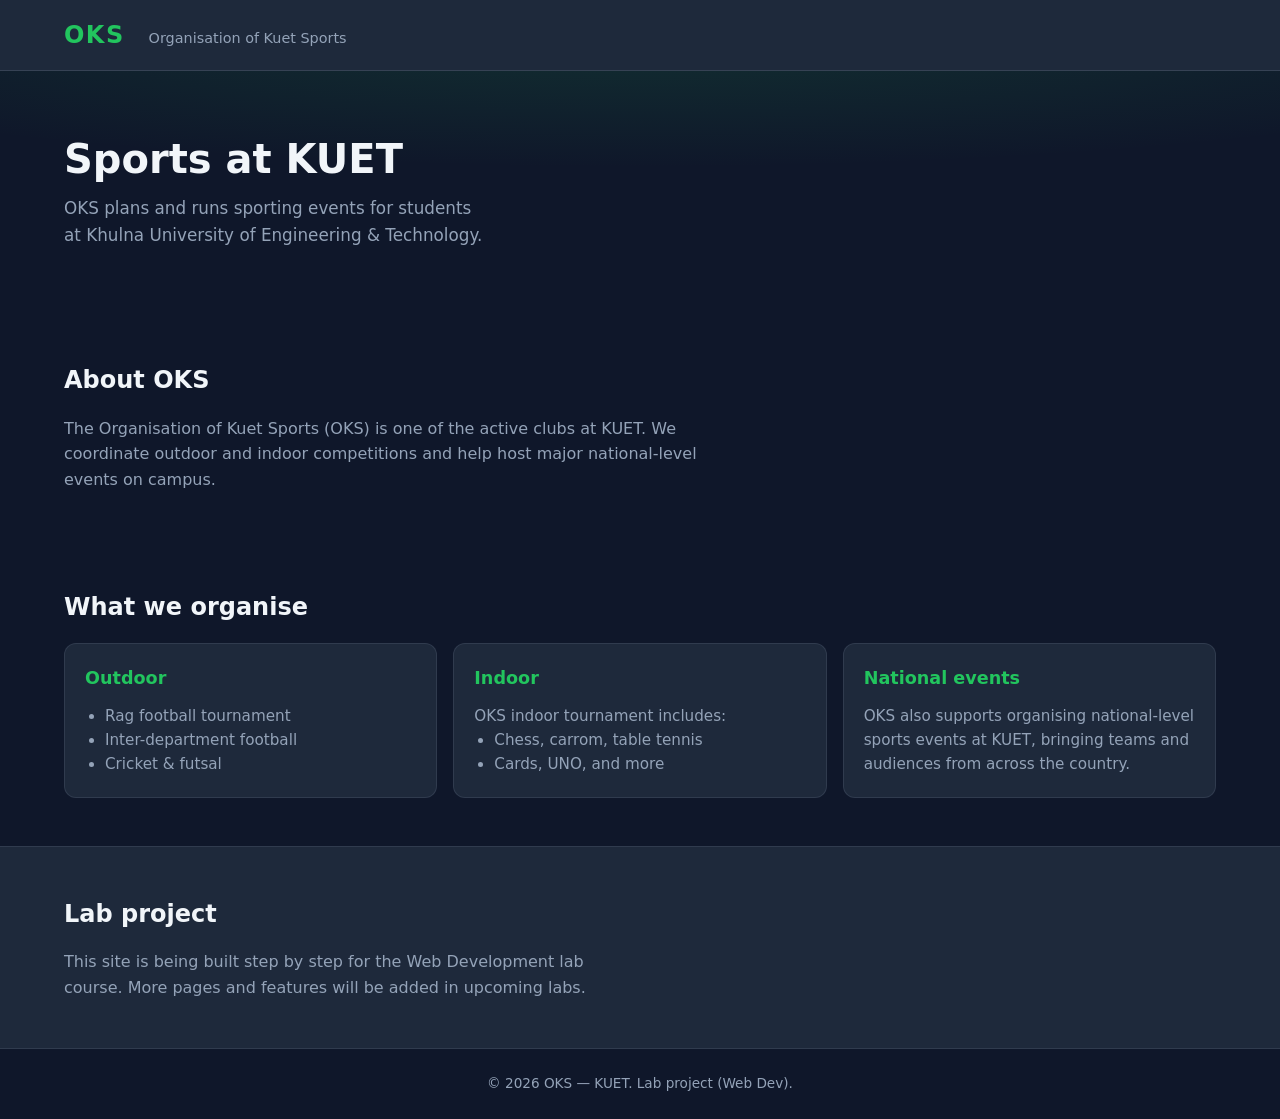
==== index.html @ dcb6ce75 "introduction, what OKS does" ====
<!DOCTYPE html>
<html lang="en">
  <head>
    <meta charset="UTF-8" />
    <meta name="viewport" content="width=device-width, initial-scale=1.0" />
    <meta
      name="description"
      content="OKS — Organisation of Kuet Sports, Khulna University of Engineering & Technology."
    />
    <title>OKS | Organisation of Kuet Sports — KUET</title>
    <link rel="stylesheet" href="css/style.css" />
  </head>
  <body>
    <header class="site-header">
      <div class="container header-inner">
        <a class="logo" href="index.html">OKS</a>
        <p class="tagline">Organisation of Kuet Sports</p>
      </div>
    </header>

    <main>
      <section class="hero">
        <div class="container">
          <h1>Sports at KUET</h1>
          <p class="lead">
            OKS plans and runs sporting events for students at Khulna University
            of Engineering &amp; Technology.
          </p>
        </div>
      </section>

      <section class="section about">
        <div class="container">
          <h2>About OKS</h2>
          <p>
            The Organisation of Kuet Sports (OKS) is one of the active clubs at
            KUET. We coordinate outdoor and indoor competitions and help host
            major national-level events on campus.
          </p>
        </div>
      </section>

      <section class="section events">
        <div class="container">
          <h2>What we organise</h2>
          <div class="cards">
            <article class="card">
              <h3>Outdoor</h3>
              <ul>
                <li>Rag football tournament</li>
                <li>Inter-department football</li>
                <li>Cricket &amp; futsal</li>
              </ul>
            </article>
            <article class="card">
              <h3>Indoor</h3>
              <p class="card-intro">OKS indoor tournament includes:</p>
              <ul>
                <li>Chess, carrom, table tennis</li>
                <li>Cards, UNO, and more</li>
              </ul>
            </article>
            <article class="card">
              <h3>National events</h3>
              <p>
                OKS also supports organising national-level sports events at
                KUET, bringing teams and audiences from across the country.
              </p>
            </article>
          </div>
        </div>
      </section>

      <section class="section contact-strip">
        <div class="container">
          <h2>Lab project</h2>
          <p>
            This site is being built step by step for the Web Development lab
            course. More pages and features will be added in upcoming labs.
          </p>
        </div>
      </section>
    </main>

    <footer class="site-footer">
      <div class="container">
        <p>&copy; 2026 OKS — KUET. Lab project (Web Dev).</p>
      </div>
    </footer>
  </body>
</html>
---- css/style.css ----
/* OKS — base styles (Lab 1) */

*,
*::before,
*::after {
  box-sizing: border-box;
}

:root {
  --color-bg: #0f172a;
  --color-surface: #1e293b;
  --color-accent: #22c55e;
  --color-accent-soft: rgba(34, 197, 94, 0.15);
  --color-text: #f1f5f9;
  --color-muted: #94a3b8;
  --font-sans: system-ui, "Segoe UI", Roboto, Arial, sans-serif;
  --max-width: 72rem;
  --space: 1rem;
}

html {
  font-size: 100%;
  scroll-behavior: smooth;
}

body {
  margin: 0;
  min-height: 100vh;
  font-family: var(--font-sans);
  line-height: 1.6;
  color: var(--color-text);
  background: var(--color-bg);
}

img {
  max-width: 100%;
  height: auto;
}

.container {
  width: min(100% - 2rem, var(--max-width));
  margin-inline: auto;
}

/* Header */

.site-header {
  background: var(--color-surface);
  border-bottom: 1px solid rgba(148, 163, 184, 0.2);
}

.header-inner {
  display: flex;
  flex-wrap: wrap;
  align-items: baseline;
  gap: 0.5rem 1.5rem;
  padding: var(--space) 0;
}

.logo {
  font-weight: 800;
  font-size: 1.5rem;
  letter-spacing: 0.06em;
  color: var(--color-accent);
  text-decoration: none;
}

.logo:hover {
  text-decoration: underline;
}

.tagline {
  margin: 0;
  font-size: 0.9rem;
  color: var(--color-muted);
}

/* Hero */

.hero {
  padding: clamp(2.5rem, 6vw, 4rem) 0;
  background: radial-gradient(
      ellipse 80% 60% at 50% -20%,
      var(--color-accent-soft),
      transparent
    ),
    var(--color-bg);
}

.hero h1 {
  margin: 0 0 0.75rem;
  font-size: clamp(1.75rem, 4vw, 2.5rem);
  line-height: 1.2;
}

.lead {
  margin: 0;
  max-width: 40ch;
  font-size: 1.05rem;
  color: var(--color-muted);
}

/* Sections */

.section {
  padding: clamp(2rem, 5vw, 3rem) 0;
}

.section h2 {
  margin: 0 0 1rem;
  font-size: clamp(1.25rem, 2.5vw, 1.5rem);
  color: var(--color-text);
}

.about p {
  margin: 0;
  max-width: 65ch;
  color: var(--color-muted);
}

/* Cards */

.cards {
  display: grid;
  gap: var(--space);
  grid-template-columns: 1fr;
}

@media (min-width: 40rem) {
  .cards {
    grid-template-columns: repeat(2, 1fr);
  }
}

@media (min-width: 60rem) {
  .cards {
    grid-template-columns: repeat(3, 1fr);
  }
}

.card {
  background: var(--color-surface);
  border: 1px solid rgba(148, 163, 184, 0.15);
  border-radius: 0.75rem;
  padding: 1.25rem;
}

.card h3 {
  margin: 0 0 0.75rem;
  font-size: 1.1rem;
  color: var(--color-accent);
}

.card-intro {
  margin: 0 0 0.5rem;
  font-size: 0.9rem;
  color: var(--color-muted);
}

.card p {
  margin: 0;
  font-size: 0.95rem;
  color: var(--color-muted);
}

.card ul {
  margin: 0;
  padding-left: 1.25rem;
  color: var(--color-muted);
  font-size: 0.95rem;
}

/* Contact strip */

.contact-strip {
  background: var(--color-surface);
  border-block: 1px solid rgba(148, 163, 184, 0.15);
}

.contact-strip p {
  margin: 0;
  max-width: 55ch;
  color: var(--color-muted);
}

/* Footer */

.site-footer {
  padding: 1.5rem 0;
  margin-top: auto;
}

.site-footer p {
  margin: 0;
  font-size: 0.85rem;
  color: var(--color-muted);
  text-align: center;
}
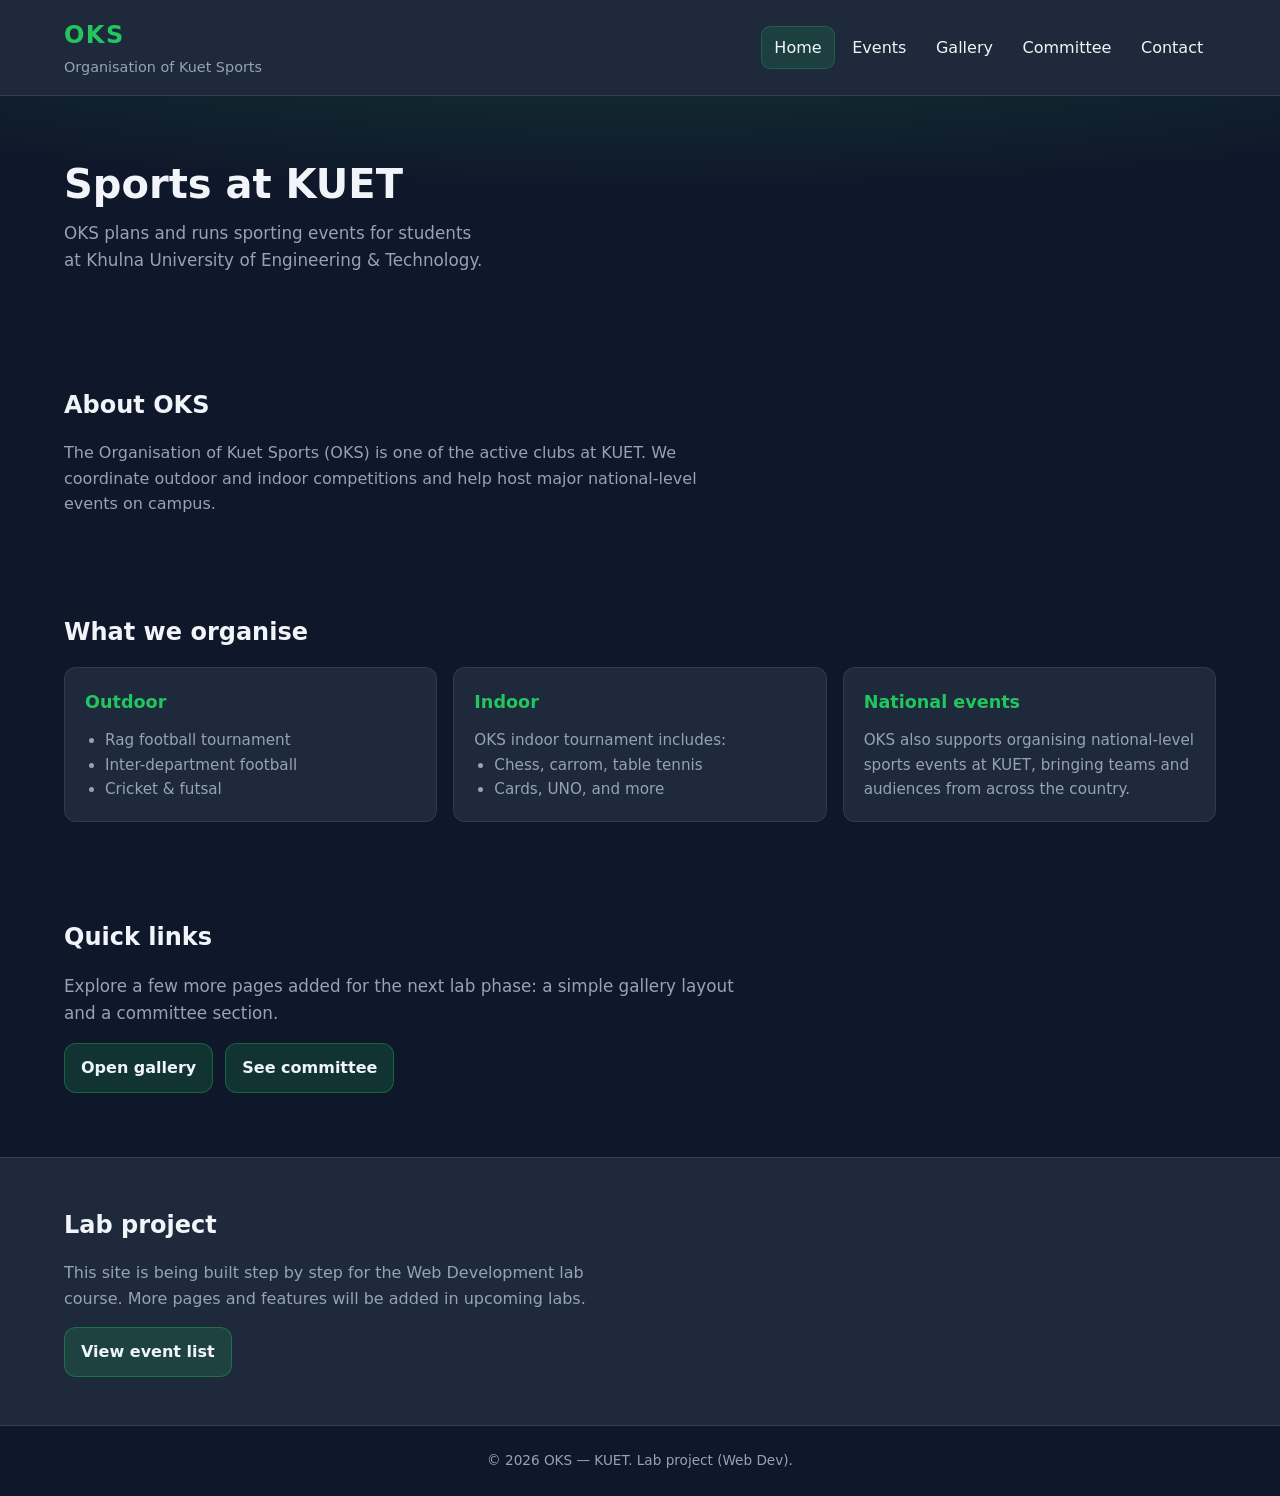
==== commit 16e41532: "add multi-page navigation, events and contact pages add gallery and committee pages with new UI comp" ====
--- a/index.html
+++ b/index.html
@@ -13,8 +13,30 @@
   <body>
     <header class="site-header">
       <div class="container header-inner">
-        <a class="logo" href="index.html">OKS</a>
-        <p class="tagline">Organisation of Kuet Sports</p>
+        <div class="brand">
+          <a class="logo" href="index.html">OKS</a>
+          <p class="tagline">Organisation of Kuet Sports</p>
+        </div>
+
+        <input class="nav-toggle" type="checkbox" id="nav-toggle" />
+        <label class="nav-toggle-btn" for="nav-toggle">
+          <span class="bars" aria-hidden="true">
+            <span></span>
+            <span></span>
+            <span></span>
+          </span>
+          <span>Menu</span>
+        </label>
+
+        <nav class="nav" aria-label="Primary navigation">
+          <ul class="nav-links">
+            <li><a href="index.html" aria-current="page">Home</a></li>
+            <li><a href="events.html">Events</a></li>
+            <li><a href="gallery.html">Gallery</a></li>
+            <li><a href="committee.html">Committee</a></li>
+            <li><a href="contact.html">Contact</a></li>
+          </ul>
+        </nav>
       </div>
     </header>
 
@@ -71,12 +93,29 @@
         </div>
       </section>
 
+      <section class="section">
+        <div class="container">
+          <h2>Quick links</h2>
+          <p class="lead" style="max-width: 65ch">
+            Explore a few more pages added for the next lab phase: a simple
+            gallery layout and a committee section.
+          </p>
+          <p style="margin-top: 1rem; display: flex; gap: 0.75rem; flex-wrap: wrap">
+            <a class="btn" href="gallery.html">Open gallery</a>
+            <a class="btn" href="committee.html">See committee</a>
+          </p>
+        </div>
+      </section>
+
       <section class="section contact-strip">
         <div class="container">
           <h2>Lab project</h2>
           <p>
             This site is being built step by step for the Web Development lab
             course. More pages and features will be added in upcoming labs.
+          </p>
+          <p style="margin-top: 1rem">
+            <a class="btn" href="events.html">View event list</a>
           </p>
         </div>
       </section>
--- a/css/style.css
+++ b/css/style.css
@@ -13,6 +13,8 @@
   --color-accent-soft: rgba(34, 197, 94, 0.15);
   --color-text: #f1f5f9;
   --color-muted: #94a3b8;
+  --color-border: rgba(148, 163, 184, 0.18);
+  --color-focus: rgba(34, 197, 94, 0.4);
   --font-sans: system-ui, "Segoe UI", Roboto, Arial, sans-serif;
   --max-width: 72rem;
   --space: 1rem;
@@ -32,6 +34,16 @@
   background: var(--color-bg);
 }
 
+a {
+  color: inherit;
+}
+
+*:focus-visible {
+  outline: 3px solid var(--color-focus);
+  outline-offset: 2px;
+  border-radius: 0.25rem;
+}
+
 img {
   max-width: 100%;
   height: auto;
@@ -46,15 +58,20 @@
 
 .site-header {
   background: var(--color-surface);
-  border-bottom: 1px solid rgba(148, 163, 184, 0.2);
+  border-bottom: 1px solid var(--color-border);
 }
 
 .header-inner {
   display: flex;
-  flex-wrap: wrap;
-  align-items: baseline;
-  gap: 0.5rem 1.5rem;
+  align-items: center;
+  justify-content: space-between;
+  gap: 0.75rem 1.5rem;
   padding: var(--space) 0;
+}
+
+.brand {
+  display: grid;
+  gap: 0.1rem;
 }
 
 .logo {
@@ -73,6 +90,107 @@
   margin: 0;
   font-size: 0.9rem;
   color: var(--color-muted);
+}
+
+/* Navigation (no JS) */
+
+.nav-toggle {
+  position: absolute;
+  inline-size: 1px;
+  block-size: 1px;
+  padding: 0;
+  margin: -1px;
+  overflow: hidden;
+  clip: rect(0, 0, 0, 0);
+  white-space: nowrap;
+  border: 0;
+}
+
+.nav-toggle-btn {
+  display: inline-flex;
+  align-items: center;
+  gap: 0.5rem;
+  padding: 0.55rem 0.8rem;
+  border-radius: 0.6rem;
+  border: 1px solid var(--color-border);
+  background: transparent;
+  color: var(--color-text);
+  cursor: pointer;
+  user-select: none;
+}
+
+.nav-toggle-btn .bars {
+  inline-size: 1.1rem;
+  block-size: 0.9rem;
+  display: grid;
+  gap: 0.2rem;
+}
+
+.nav-toggle-btn .bars span {
+  display: block;
+  block-size: 2px;
+  background: var(--color-text);
+  border-radius: 999px;
+  opacity: 0.9;
+}
+
+.nav {
+  position: relative;
+}
+
+.nav-links {
+  list-style: none;
+  padding: 0;
+  margin: 0;
+  display: none;
+  flex-direction: column;
+  gap: 0.25rem;
+  background: var(--color-surface);
+  border: 1px solid var(--color-border);
+  border-radius: 0.75rem;
+  padding: 0.5rem;
+  min-inline-size: 14rem;
+}
+
+.nav a {
+  display: block;
+  padding: 0.6rem 0.75rem;
+  text-decoration: none;
+  color: var(--color-text);
+  border-radius: 0.6rem;
+}
+
+.nav a:hover {
+  background: rgba(148, 163, 184, 0.08);
+}
+
+.nav a[aria-current="page"] {
+  background: rgba(34, 197, 94, 0.14);
+  border: 1px solid rgba(34, 197, 94, 0.25);
+}
+
+.nav-toggle:checked ~ .nav .nav-links {
+  display: flex;
+}
+
+@media (min-width: 52rem) {
+  .nav-toggle-btn {
+    display: none;
+  }
+
+  .nav-links {
+    display: flex;
+    flex-direction: row;
+    align-items: center;
+    background: transparent;
+    border: 0;
+    padding: 0;
+    min-inline-size: auto;
+  }
+
+  .nav a {
+    padding: 0.5rem 0.8rem;
+  }
 }
 
 /* Hero */
@@ -174,7 +292,7 @@
 
 .contact-strip {
   background: var(--color-surface);
-  border-block: 1px solid rgba(148, 163, 184, 0.15);
+  border-block: 1px solid var(--color-border);
 }
 
 .contact-strip p {
@@ -196,3 +314,255 @@
   color: var(--color-muted);
   text-align: center;
 }
+
+/* Phase 2 components */
+
+.page-title {
+  margin: 0 0 0.25rem;
+  font-size: clamp(1.5rem, 3.2vw, 2rem);
+  line-height: 1.2;
+}
+
+.page-subtitle {
+  margin: 0;
+  max-width: 65ch;
+  color: var(--color-muted);
+}
+
+.stack {
+  display: grid;
+  gap: 1rem;
+}
+
+.btn {
+  display: inline-block;
+  padding: 0.7rem 1rem;
+  border-radius: 0.75rem;
+  border: 1px solid rgba(34, 197, 94, 0.35);
+  background: rgba(34, 197, 94, 0.16);
+  color: var(--color-text);
+  text-decoration: none;
+  font-weight: 600;
+}
+
+.btn:hover {
+  background: rgba(34, 197, 94, 0.22);
+}
+
+.table-wrap {
+  overflow-x: auto;
+  border: 1px solid var(--color-border);
+  border-radius: 0.75rem;
+  background: var(--color-surface);
+}
+
+table {
+  width: 100%;
+  border-collapse: collapse;
+  min-width: 36rem;
+}
+
+th,
+td {
+  text-align: left;
+  padding: 0.85rem 0.9rem;
+  border-bottom: 1px solid var(--color-border);
+  color: var(--color-muted);
+}
+
+th {
+  color: var(--color-text);
+  font-weight: 700;
+  background: rgba(148, 163, 184, 0.06);
+}
+
+tr:last-child td {
+  border-bottom: 0;
+}
+
+.form {
+  display: grid;
+  gap: 0.9rem;
+  max-width: 42rem;
+}
+
+.field {
+  display: grid;
+  gap: 0.35rem;
+}
+
+label {
+  font-weight: 600;
+}
+
+input,
+select,
+textarea {
+  font: inherit;
+  color: var(--color-text);
+  background: rgba(15, 23, 42, 0.35);
+  border: 1px solid var(--color-border);
+  border-radius: 0.65rem;
+  padding: 0.7rem 0.8rem;
+}
+
+textarea {
+  min-height: 8rem;
+  resize: vertical;
+}
+
+.help {
+  margin: 0;
+  font-size: 0.9rem;
+  color: var(--color-muted);
+}
+
+/* Phase 3 components */
+
+.note {
+  border: 1px solid var(--color-border);
+  border-radius: 0.75rem;
+  background: rgba(148, 163, 184, 0.06);
+  padding: 1rem 1.1rem;
+}
+
+.note h3 {
+  margin: 0 0 0.4rem;
+  color: var(--color-text);
+  font-size: 1.05rem;
+}
+
+.note code {
+  font-family: ui-monospace, SFMono-Regular, Menlo, Consolas, monospace;
+  font-size: 0.95em;
+}
+
+.gallery {
+  display: grid;
+  gap: 1rem;
+  grid-template-columns: 1fr;
+}
+
+@media (min-width: 40rem) {
+  .gallery {
+    grid-template-columns: repeat(2, 1fr);
+  }
+}
+
+@media (min-width: 62rem) {
+  .gallery {
+    grid-template-columns: repeat(3, 1fr);
+  }
+}
+
+.shot {
+  margin: 0;
+  border: 1px solid var(--color-border);
+  border-radius: 0.85rem;
+  overflow: hidden;
+  background: var(--color-surface);
+}
+
+.shot-media {
+  aspect-ratio: 16 / 10;
+  background: radial-gradient(
+      circle at 20% 20%,
+      rgba(34, 197, 94, 0.22),
+      transparent 45%
+    ),
+    radial-gradient(circle at 80% 30%, rgba(148, 163, 184, 0.18), transparent 50%),
+    linear-gradient(120deg, rgba(15, 23, 42, 0.3), rgba(15, 23, 42, 0.8));
+}
+
+.shot--b .shot-media {
+  background: radial-gradient(
+      circle at 70% 20%,
+      rgba(34, 197, 94, 0.18),
+      transparent 45%
+    ),
+    radial-gradient(circle at 25% 70%, rgba(148, 163, 184, 0.2), transparent 55%),
+    linear-gradient(120deg, rgba(15, 23, 42, 0.25), rgba(15, 23, 42, 0.85));
+}
+
+.shot--c .shot-media {
+  background: radial-gradient(
+      circle at 30% 30%,
+      rgba(34, 197, 94, 0.16),
+      transparent 55%
+    ),
+    radial-gradient(circle at 80% 75%, rgba(148, 163, 184, 0.18), transparent 55%),
+    linear-gradient(120deg, rgba(15, 23, 42, 0.2), rgba(15, 23, 42, 0.9));
+}
+
+.shot-cap {
+  padding: 0.75rem 0.9rem;
+  color: var(--color-muted);
+  font-size: 0.95rem;
+}
+
+.person {
+  display: grid;
+  grid-template-columns: auto 1fr;
+  align-items: center;
+  gap: 0.9rem;
+}
+
+.avatar {
+  inline-size: 3rem;
+  block-size: 3rem;
+  border-radius: 1rem;
+  display: grid;
+  place-items: center;
+  font-weight: 800;
+  color: var(--color-text);
+  background: rgba(34, 197, 94, 0.16);
+  border: 1px solid rgba(34, 197, 94, 0.25);
+}
+
+.notice-list {
+  list-style: none;
+  padding: 0;
+  margin: 0;
+  display: grid;
+  gap: 0.75rem;
+  max-width: 52rem;
+}
+
+.notice {
+  display: grid;
+  grid-template-columns: auto 1fr;
+  gap: 0.75rem;
+  align-items: start;
+  border: 1px solid var(--color-border);
+  background: var(--color-surface);
+  border-radius: 0.85rem;
+  padding: 0.9rem;
+}
+
+.badge {
+  display: inline-block;
+  padding: 0.25rem 0.55rem;
+  border-radius: 999px;
+  font-size: 0.8rem;
+  font-weight: 700;
+  border: 1px solid rgba(34, 197, 94, 0.35);
+  background: rgba(34, 197, 94, 0.16);
+  color: var(--color-text);
+  white-space: nowrap;
+}
+
+.badge--info {
+  border-color: rgba(148, 163, 184, 0.35);
+  background: rgba(148, 163, 184, 0.12);
+}
+
+.badge--warn {
+  border-color: rgba(245, 158, 11, 0.35);
+  background: rgba(245, 158, 11, 0.12);
+}
+
+.notice-title {
+  margin: 0;
+  font-weight: 700;
+  color: var(--color-text);
+}
